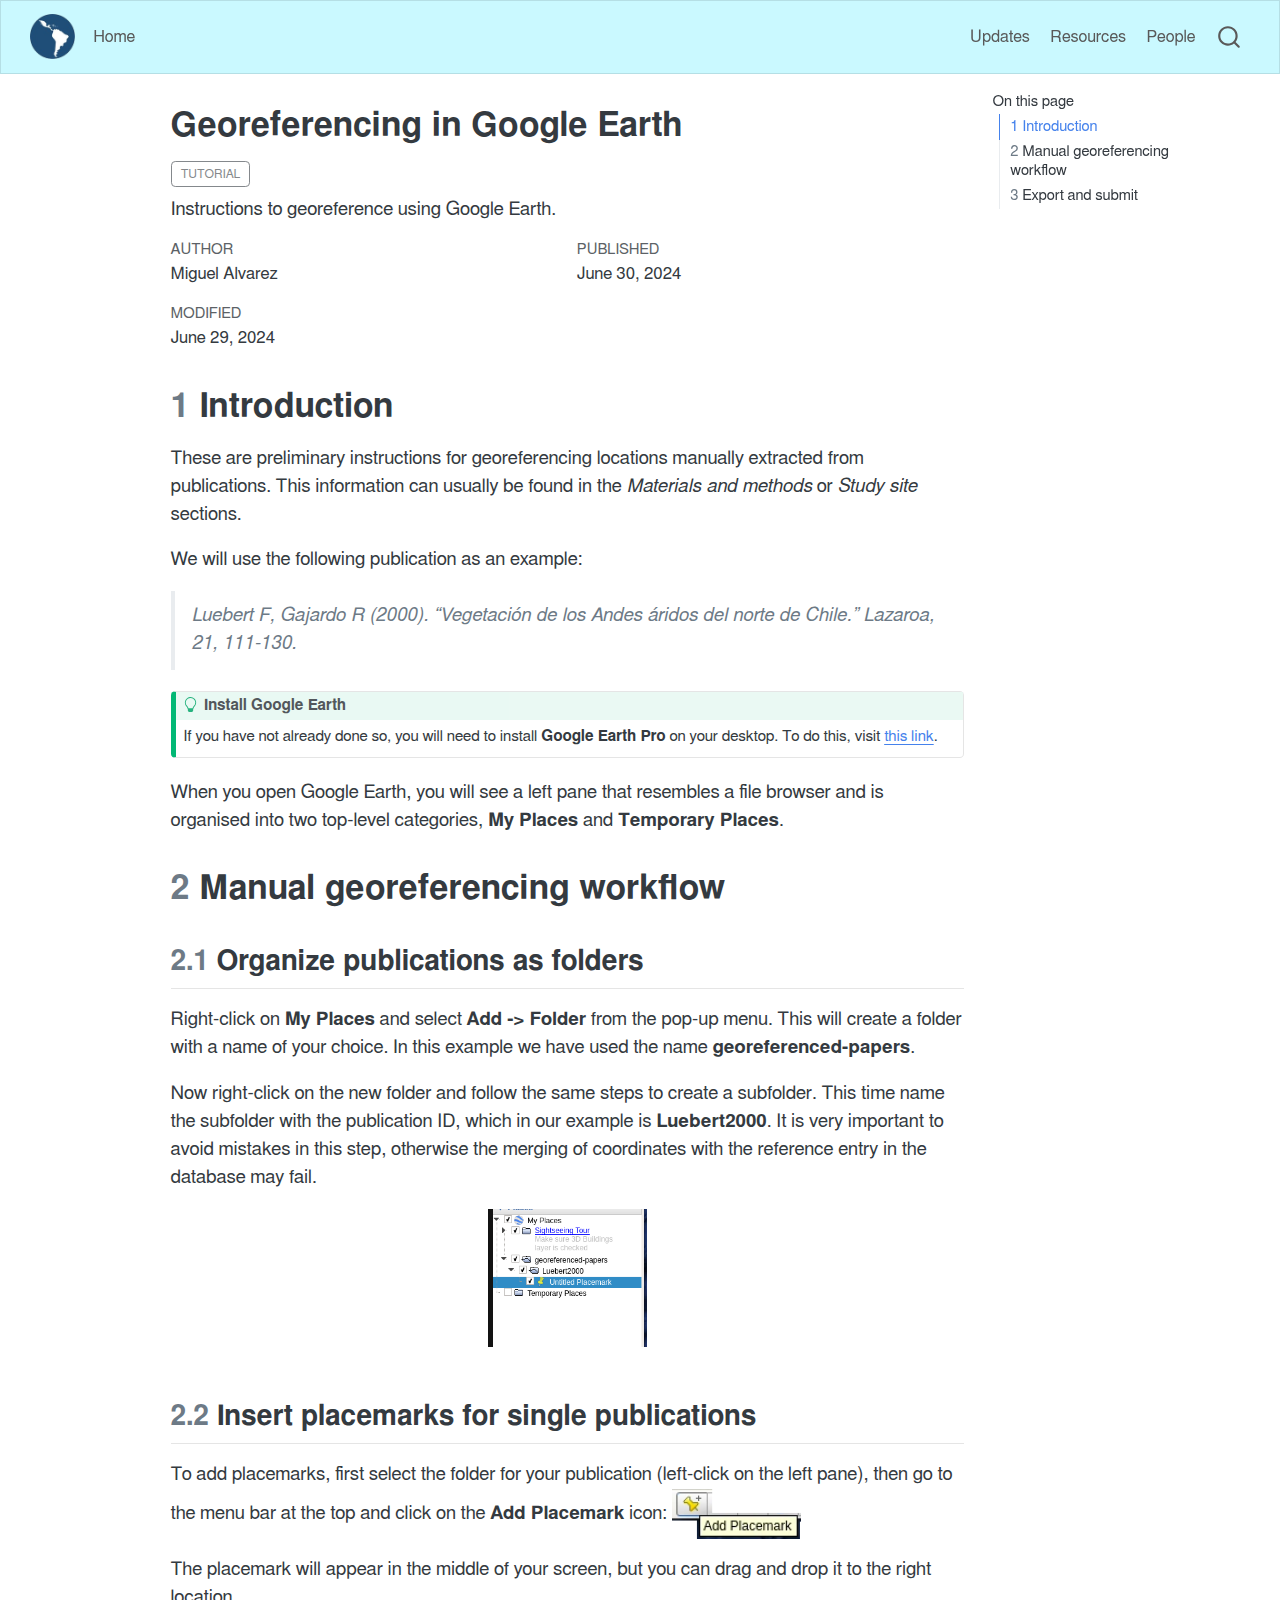
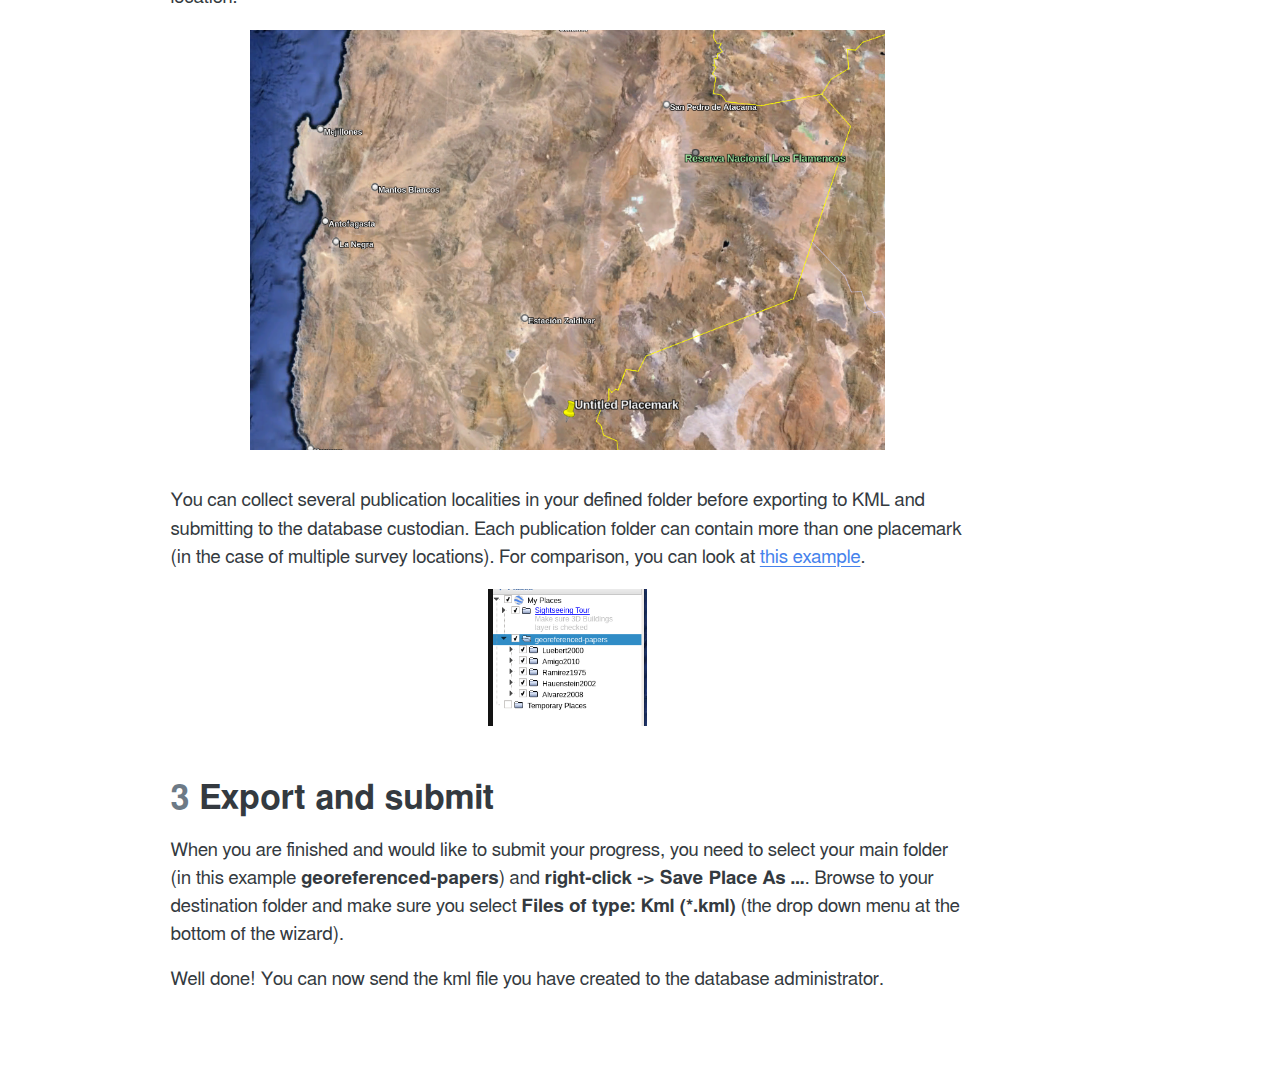
==== Blog/gge/index.html @ 3c5c8981 "Built site for gh-pages" ====
<!DOCTYPE html>
<html xmlns="http://www.w3.org/1999/xhtml" lang="en" xml:lang="en"><head>

<meta charset="utf-8">
<meta name="generator" content="quarto-1.4.557">

<meta name="viewport" content="width=device-width, initial-scale=1.0, user-scalable=yes">

<meta name="author" content="Miguel Alvarez">
<meta name="dcterms.date" content="2024-06-30">
<meta name="description" content="Instructions to georeference using Google Earth.">

<title>Georeferencing in Google Earth</title>
<style>
code{white-space: pre-wrap;}
span.smallcaps{font-variant: small-caps;}
div.columns{display: flex; gap: min(4vw, 1.5em);}
div.column{flex: auto; overflow-x: auto;}
div.hanging-indent{margin-left: 1.5em; text-indent: -1.5em;}
ul.task-list{list-style: none;}
ul.task-list li input[type="checkbox"] {
  width: 0.8em;
  margin: 0 0.8em 0.2em -1em; /* quarto-specific, see https://github.com/quarto-dev/quarto-cli/issues/4556 */ 
  vertical-align: middle;
}
</style>


<script src="../../site_libs/quarto-nav/quarto-nav.js"></script>
<script src="../../site_libs/quarto-nav/headroom.min.js"></script>
<script src="../../site_libs/clipboard/clipboard.min.js"></script>
<script src="../../site_libs/quarto-search/autocomplete.umd.js"></script>
<script src="../../site_libs/quarto-search/fuse.min.js"></script>
<script src="../../site_libs/quarto-search/quarto-search.js"></script>
<meta name="quarto:offset" content="../../">
<link href="../..//images/favicon.ico" rel="icon">
<script src="../../site_libs/quarto-html/quarto.js"></script>
<script src="../../site_libs/quarto-html/popper.min.js"></script>
<script src="../../site_libs/quarto-html/tippy.umd.min.js"></script>
<script src="../../site_libs/quarto-html/anchor.min.js"></script>
<link href="../../site_libs/quarto-html/tippy.css" rel="stylesheet">
<link href="../../site_libs/quarto-html/quarto-syntax-highlighting.css" rel="stylesheet" id="quarto-text-highlighting-styles">
<script src="../../site_libs/bootstrap/bootstrap.min.js"></script>
<link href="../../site_libs/bootstrap/bootstrap-icons.css" rel="stylesheet">
<link href="../../site_libs/bootstrap/bootstrap.min.css" rel="stylesheet" id="quarto-bootstrap" data-mode="light">
<script id="quarto-search-options" type="application/json">{
  "location": "navbar",
  "copy-button": false,
  "collapse-after": 3,
  "panel-placement": "end",
  "type": "overlay",
  "limit": 50,
  "keyboard-shortcut": [
    "f",
    "/",
    "s"
  ],
  "show-item-context": false,
  "language": {
    "search-no-results-text": "No results",
    "search-matching-documents-text": "matching documents",
    "search-copy-link-title": "Copy link to search",
    "search-hide-matches-text": "Hide additional matches",
    "search-more-match-text": "more match in this document",
    "search-more-matches-text": "more matches in this document",
    "search-clear-button-title": "Clear",
    "search-text-placeholder": "",
    "search-detached-cancel-button-title": "Cancel",
    "search-submit-button-title": "Submit",
    "search-label": "Search"
  }
}</script>


<link rel="stylesheet" href="../../styles.css">
</head>

<body class="nav-fixed">

<div id="quarto-search-results"></div>
  <header id="quarto-header" class="headroom fixed-top">
    <nav class="navbar navbar-expand-lg " data-bs-theme="dark">
      <div class="navbar-container container-fluid">
      <div class="navbar-brand-container mx-auto">
    <a href="../../index.html" class="navbar-brand navbar-brand-logo">
    <img src="../../images/logo.png" alt="" class="navbar-logo">
    </a>
  </div>
            <div id="quarto-search" class="" title="Search"></div>
          <button class="navbar-toggler" type="button" data-bs-toggle="collapse" data-bs-target="#navbarCollapse" aria-controls="navbarCollapse" aria-expanded="false" aria-label="Toggle navigation" onclick="if (window.quartoToggleHeadroom) { window.quartoToggleHeadroom(); }">
  <span class="navbar-toggler-icon"></span>
</button>
          <div class="collapse navbar-collapse" id="navbarCollapse">
            <ul class="navbar-nav navbar-nav-scroll me-auto">
  <li class="nav-item">
    <a class="nav-link" href="../../index.html"> 
<span class="menu-text">Home</span></a>
  </li>  
</ul>
            <ul class="navbar-nav navbar-nav-scroll ms-auto">
  <li class="nav-item">
    <a class="nav-link" href="../../updates.html"> 
<span class="menu-text">Updates</span></a>
  </li>  
  <li class="nav-item">
    <a class="nav-link" href="../../resources.html"> 
<span class="menu-text">Resources</span></a>
  </li>  
  <li class="nav-item">
    <a class="nav-link" href="../../people.html"> 
<span class="menu-text">People</span></a>
  </li>  
</ul>
          </div> <!-- /navcollapse -->
          <div class="quarto-navbar-tools">
</div>
      </div> <!-- /container-fluid -->
    </nav>
</header>
<!-- content -->
<div id="quarto-content" class="quarto-container page-columns page-rows-contents page-layout-article page-navbar">
<!-- sidebar -->
<!-- margin-sidebar -->
    <div id="quarto-margin-sidebar" class="sidebar margin-sidebar">
        <nav id="TOC" role="doc-toc" class="toc-active">
    <h2 id="toc-title">On this page</h2>
   
  <ul>
  <li><a href="#introduction" id="toc-introduction" class="nav-link active" data-scroll-target="#introduction"><span class="header-section-number">1</span> Introduction</a></li>
  <li><a href="#manual-georeferencing-workflow" id="toc-manual-georeferencing-workflow" class="nav-link" data-scroll-target="#manual-georeferencing-workflow"><span class="header-section-number">2</span> Manual georeferencing workflow</a>
  <ul class="collapse">
  <li><a href="#organize-publications-as-folders" id="toc-organize-publications-as-folders" class="nav-link" data-scroll-target="#organize-publications-as-folders"><span class="header-section-number">2.1</span> Organize publications as folders</a></li>
  <li><a href="#insert-placemarks-for-single-publications" id="toc-insert-placemarks-for-single-publications" class="nav-link" data-scroll-target="#insert-placemarks-for-single-publications"><span class="header-section-number">2.2</span> Insert placemarks for single publications</a></li>
  </ul></li>
  <li><a href="#export-and-submit" id="toc-export-and-submit" class="nav-link" data-scroll-target="#export-and-submit"><span class="header-section-number">3</span> Export and submit</a></li>
  </ul>
</nav>
    </div>
<!-- main -->
<main class="content" id="quarto-document-content">

<header id="title-block-header" class="quarto-title-block default">
<div class="quarto-title">
<h1 class="title">Georeferencing in Google Earth</h1>
  <div class="quarto-categories">
    <div class="quarto-category">Tutorial</div>
  </div>
  </div>

<div>
  <div class="description">
    Instructions to georeference using Google Earth.
  </div>
</div>


<div class="quarto-title-meta">

    <div>
    <div class="quarto-title-meta-heading">Author</div>
    <div class="quarto-title-meta-contents">
             <p>Miguel Alvarez </p>
          </div>
  </div>
    
    <div>
    <div class="quarto-title-meta-heading">Published</div>
    <div class="quarto-title-meta-contents">
      <p class="date">June 30, 2024</p>
    </div>
  </div>
  
    <div>
    <div class="quarto-title-meta-heading">Modified</div>
    <div class="quarto-title-meta-contents">
      <p class="date-modified">June 29, 2024</p>
    </div>
  </div>
    
  </div>
  


</header>


<section id="introduction" class="level1" data-number="1">
<h1 data-number="1"><span class="header-section-number">1</span> Introduction</h1>
<p>These are preliminary instructions for georeferencing locations manually extracted from publications. This information can usually be found in the <em>Materials and methods</em> or <em>Study site</em> sections.</p>
<p>We will use the following publication as an example:</p>
<blockquote class="blockquote">
<p>
Luebert F, Gajardo R (2000). “Vegetación de los Andes áridos del norte de Chile.” <em>Lazaroa</em>, <em>21</em>, 111-130.
</p>
</blockquote>
<div class="callout callout-style-default callout-tip callout-titled">
<div class="callout-header d-flex align-content-center">
<div class="callout-icon-container">
<i class="callout-icon"></i>
</div>
<div class="callout-title-container flex-fill">
Install Google Earth
</div>
</div>
<div class="callout-body-container callout-body">
<p>If you have not already done so, you will need to install <strong>Google Earth Pro</strong> on your desktop. To do this, visit <a href="https://www.google.com/earth/about/versions/#earth-pro">this link</a>.</p>
</div>
</div>
<p>When you open Google Earth, you will see a left pane that resembles a file browser and is organised into two top-level categories, <strong>My Places</strong> and <strong>Temporary Places</strong>.</p>
</section>
<section id="manual-georeferencing-workflow" class="level1" data-number="2">
<h1 data-number="2"><span class="header-section-number">2</span> Manual georeferencing workflow</h1>
<section id="organize-publications-as-folders" class="level2" data-number="2.1">
<h2 data-number="2.1" class="anchored" data-anchor-id="organize-publications-as-folders"><span class="header-section-number">2.1</span> Organize publications as folders</h2>
<p>Right-click on <strong>My Places</strong> and select <strong>Add -&gt; Folder</strong> from the pop-up menu. This will create a folder with a name of your choice. In this example we have used the name <strong>georeferenced-papers</strong>.</p>
<p>Now right-click on the new folder and follow the same steps to create a subfolder. This time name the subfolder with the publication ID, which in our example is <strong>Luebert2000</strong>. It is very important to avoid mistakes in this step, otherwise the merging of coordinates with the reference entry in the database may fail.</p>
<div class="quarto-figure quarto-figure-center">
<figure class="figure">
<p><img src="images/browser-1.png" class="img-fluid quarto-figure quarto-figure-center figure-img" style="width:20.0%"></p>
</figure>
</div>
</section>
<section id="insert-placemarks-for-single-publications" class="level2" data-number="2.2">
<h2 data-number="2.2" class="anchored" data-anchor-id="insert-placemarks-for-single-publications"><span class="header-section-number">2.2</span> Insert placemarks for single publications</h2>
<p>To add placemarks, first select the folder for your publication (left-click on the left pane), then go to the menu bar at the top and click on the <strong>Add Placemark</strong> icon: <img src="images/add-placemark.png" height="50"></p>
<p>The placemark will appear in the middle of your screen, but you can drag and drop it to the right location.</p>
<div class="quarto-figure quarto-figure-center">
<figure class="figure">
<p><img src="images/gee-map.png" class="img-fluid quarto-figure quarto-figure-center figure-img" style="width:80.0%"></p>
</figure>
</div>
<p>You can collect several publication localities in your defined folder before exporting to KML and submitting to the database custodian. Each publication folder can contain more than one placemark (in the case of multiple survey locations). For comparison, you can look at <a href="../../data-raw/georeferenced-papers.kml">this example</a>.</p>
<div class="quarto-figure quarto-figure-center">
<figure class="figure">
<p><img src="images/browser-2.png" class="img-fluid quarto-figure quarto-figure-center figure-img" style="width:20.0%"></p>
</figure>
</div>
</section>
</section>
<section id="export-and-submit" class="level1" data-number="3">
<h1 data-number="3"><span class="header-section-number">3</span> Export and submit</h1>
<p>When you are finished and would like to submit your progress, you need to select your main folder (in this example <strong>georeferenced-papers</strong>) and <strong>right-click -&gt; Save Place As …</strong>. Browse to your destination folder and make sure you select <strong>Files of type: Kml (*.kml)</strong> (the drop down menu at the bottom of the wizard).</p>
<p>Well done! You can now send the kml file you have created to the database administrator.</p>


</section>

</main> <!-- /main -->
<script id="quarto-html-after-body" type="application/javascript">
window.document.addEventListener("DOMContentLoaded", function (event) {
  const toggleBodyColorMode = (bsSheetEl) => {
    const mode = bsSheetEl.getAttribute("data-mode");
    const bodyEl = window.document.querySelector("body");
    if (mode === "dark") {
      bodyEl.classList.add("quarto-dark");
      bodyEl.classList.remove("quarto-light");
    } else {
      bodyEl.classList.add("quarto-light");
      bodyEl.classList.remove("quarto-dark");
    }
  }
  const toggleBodyColorPrimary = () => {
    const bsSheetEl = window.document.querySelector("link#quarto-bootstrap");
    if (bsSheetEl) {
      toggleBodyColorMode(bsSheetEl);
    }
  }
  toggleBodyColorPrimary();  
  const icon = "";
  const anchorJS = new window.AnchorJS();
  anchorJS.options = {
    placement: 'right',
    icon: icon
  };
  anchorJS.add('.anchored');
  const isCodeAnnotation = (el) => {
    for (const clz of el.classList) {
      if (clz.startsWith('code-annotation-')) {                     
        return true;
      }
    }
    return false;
  }
  const clipboard = new window.ClipboardJS('.code-copy-button', {
    text: function(trigger) {
      const codeEl = trigger.previousElementSibling.cloneNode(true);
      for (const childEl of codeEl.children) {
        if (isCodeAnnotation(childEl)) {
          childEl.remove();
        }
      }
      return codeEl.innerText;
    }
  });
  clipboard.on('success', function(e) {
    // button target
    const button = e.trigger;
    // don't keep focus
    button.blur();
    // flash "checked"
    button.classList.add('code-copy-button-checked');
    var currentTitle = button.getAttribute("title");
    button.setAttribute("title", "Copied!");
    let tooltip;
    if (window.bootstrap) {
      button.setAttribute("data-bs-toggle", "tooltip");
      button.setAttribute("data-bs-placement", "left");
      button.setAttribute("data-bs-title", "Copied!");
      tooltip = new bootstrap.Tooltip(button, 
        { trigger: "manual", 
          customClass: "code-copy-button-tooltip",
          offset: [0, -8]});
      tooltip.show();    
    }
    setTimeout(function() {
      if (tooltip) {
        tooltip.hide();
        button.removeAttribute("data-bs-title");
        button.removeAttribute("data-bs-toggle");
        button.removeAttribute("data-bs-placement");
      }
      button.setAttribute("title", currentTitle);
      button.classList.remove('code-copy-button-checked');
    }, 1000);
    // clear code selection
    e.clearSelection();
  });
    var localhostRegex = new RegExp(/^(?:http|https):\/\/localhost\:?[0-9]*\//);
    var mailtoRegex = new RegExp(/^mailto:/);
      var filterRegex = new RegExp("https:\/\/kamapu\.github\.io\/vegLacBib\/");
    var isInternal = (href) => {
        return filterRegex.test(href) || localhostRegex.test(href) || mailtoRegex.test(href);
    }
    // Inspect non-navigation links and adorn them if external
 	var links = window.document.querySelectorAll('a[href]:not(.nav-link):not(.navbar-brand):not(.toc-action):not(.sidebar-link):not(.sidebar-item-toggle):not(.pagination-link):not(.no-external):not([aria-hidden]):not(.dropdown-item):not(.quarto-navigation-tool)');
    for (var i=0; i<links.length; i++) {
      const link = links[i];
      if (!isInternal(link.href)) {
        // undo the damage that might have been done by quarto-nav.js in the case of
        // links that we want to consider external
        if (link.dataset.originalHref !== undefined) {
          link.href = link.dataset.originalHref;
        }
      }
    }
  function tippyHover(el, contentFn, onTriggerFn, onUntriggerFn) {
    const config = {
      allowHTML: true,
      maxWidth: 500,
      delay: 100,
      arrow: false,
      appendTo: function(el) {
          return el.parentElement;
      },
      interactive: true,
      interactiveBorder: 10,
      theme: 'quarto',
      placement: 'bottom-start',
    };
    if (contentFn) {
      config.content = contentFn;
    }
    if (onTriggerFn) {
      config.onTrigger = onTriggerFn;
    }
    if (onUntriggerFn) {
      config.onUntrigger = onUntriggerFn;
    }
    window.tippy(el, config); 
  }
  const noterefs = window.document.querySelectorAll('a[role="doc-noteref"]');
  for (var i=0; i<noterefs.length; i++) {
    const ref = noterefs[i];
    tippyHover(ref, function() {
      // use id or data attribute instead here
      let href = ref.getAttribute('data-footnote-href') || ref.getAttribute('href');
      try { href = new URL(href).hash; } catch {}
      const id = href.replace(/^#\/?/, "");
      const note = window.document.getElementById(id);
      if (note) {
        return note.innerHTML;
      } else {
        return "";
      }
    });
  }
  const xrefs = window.document.querySelectorAll('a.quarto-xref');
  const processXRef = (id, note) => {
    // Strip column container classes
    const stripColumnClz = (el) => {
      el.classList.remove("page-full", "page-columns");
      if (el.children) {
        for (const child of el.children) {
          stripColumnClz(child);
        }
      }
    }
    stripColumnClz(note)
    if (id === null || id.startsWith('sec-')) {
      // Special case sections, only their first couple elements
      const container = document.createElement("div");
      if (note.children && note.children.length > 2) {
        container.appendChild(note.children[0].cloneNode(true));
        for (let i = 1; i < note.children.length; i++) {
          const child = note.children[i];
          if (child.tagName === "P" && child.innerText === "") {
            continue;
          } else {
            container.appendChild(child.cloneNode(true));
            break;
          }
        }
        if (window.Quarto?.typesetMath) {
          window.Quarto.typesetMath(container);
        }
        return container.innerHTML
      } else {
        if (window.Quarto?.typesetMath) {
          window.Quarto.typesetMath(note);
        }
        return note.innerHTML;
      }
    } else {
      // Remove any anchor links if they are present
      const anchorLink = note.querySelector('a.anchorjs-link');
      if (anchorLink) {
        anchorLink.remove();
      }
      if (window.Quarto?.typesetMath) {
        window.Quarto.typesetMath(note);
      }
      // TODO in 1.5, we should make sure this works without a callout special case
      if (note.classList.contains("callout")) {
        return note.outerHTML;
      } else {
        return note.innerHTML;
      }
    }
  }
  for (var i=0; i<xrefs.length; i++) {
    const xref = xrefs[i];
    tippyHover(xref, undefined, function(instance) {
      instance.disable();
      let url = xref.getAttribute('href');
      let hash = undefined; 
      if (url.startsWith('#')) {
        hash = url;
      } else {
        try { hash = new URL(url).hash; } catch {}
      }
      if (hash) {
        const id = hash.replace(/^#\/?/, "");
        const note = window.document.getElementById(id);
        if (note !== null) {
          try {
            const html = processXRef(id, note.cloneNode(true));
            instance.setContent(html);
          } finally {
            instance.enable();
            instance.show();
          }
        } else {
          // See if we can fetch this
          fetch(url.split('#')[0])
          .then(res => res.text())
          .then(html => {
            const parser = new DOMParser();
            const htmlDoc = parser.parseFromString(html, "text/html");
            const note = htmlDoc.getElementById(id);
            if (note !== null) {
              const html = processXRef(id, note);
              instance.setContent(html);
            } 
          }).finally(() => {
            instance.enable();
            instance.show();
          });
        }
      } else {
        // See if we can fetch a full url (with no hash to target)
        // This is a special case and we should probably do some content thinning / targeting
        fetch(url)
        .then(res => res.text())
        .then(html => {
          const parser = new DOMParser();
          const htmlDoc = parser.parseFromString(html, "text/html");
          const note = htmlDoc.querySelector('main.content');
          if (note !== null) {
            // This should only happen for chapter cross references
            // (since there is no id in the URL)
            // remove the first header
            if (note.children.length > 0 && note.children[0].tagName === "HEADER") {
              note.children[0].remove();
            }
            const html = processXRef(null, note);
            instance.setContent(html);
          } 
        }).finally(() => {
          instance.enable();
          instance.show();
        });
      }
    }, function(instance) {
    });
  }
      let selectedAnnoteEl;
      const selectorForAnnotation = ( cell, annotation) => {
        let cellAttr = 'data-code-cell="' + cell + '"';
        let lineAttr = 'data-code-annotation="' +  annotation + '"';
        const selector = 'span[' + cellAttr + '][' + lineAttr + ']';
        return selector;
      }
      const selectCodeLines = (annoteEl) => {
        const doc = window.document;
        const targetCell = annoteEl.getAttribute("data-target-cell");
        const targetAnnotation = annoteEl.getAttribute("data-target-annotation");
        const annoteSpan = window.document.querySelector(selectorForAnnotation(targetCell, targetAnnotation));
        const lines = annoteSpan.getAttribute("data-code-lines").split(",");
        const lineIds = lines.map((line) => {
          return targetCell + "-" + line;
        })
        let top = null;
        let height = null;
        let parent = null;
        if (lineIds.length > 0) {
            //compute the position of the single el (top and bottom and make a div)
            const el = window.document.getElementById(lineIds[0]);
            top = el.offsetTop;
            height = el.offsetHeight;
            parent = el.parentElement.parentElement;
          if (lineIds.length > 1) {
            const lastEl = window.document.getElementById(lineIds[lineIds.length - 1]);
            const bottom = lastEl.offsetTop + lastEl.offsetHeight;
            height = bottom - top;
          }
          if (top !== null && height !== null && parent !== null) {
            // cook up a div (if necessary) and position it 
            let div = window.document.getElementById("code-annotation-line-highlight");
            if (div === null) {
              div = window.document.createElement("div");
              div.setAttribute("id", "code-annotation-line-highlight");
              div.style.position = 'absolute';
              parent.appendChild(div);
            }
            div.style.top = top - 2 + "px";
            div.style.height = height + 4 + "px";
            div.style.left = 0;
            let gutterDiv = window.document.getElementById("code-annotation-line-highlight-gutter");
            if (gutterDiv === null) {
              gutterDiv = window.document.createElement("div");
              gutterDiv.setAttribute("id", "code-annotation-line-highlight-gutter");
              gutterDiv.style.position = 'absolute';
              const codeCell = window.document.getElementById(targetCell);
              const gutter = codeCell.querySelector('.code-annotation-gutter');
              gutter.appendChild(gutterDiv);
            }
            gutterDiv.style.top = top - 2 + "px";
            gutterDiv.style.height = height + 4 + "px";
          }
          selectedAnnoteEl = annoteEl;
        }
      };
      const unselectCodeLines = () => {
        const elementsIds = ["code-annotation-line-highlight", "code-annotation-line-highlight-gutter"];
        elementsIds.forEach((elId) => {
          const div = window.document.getElementById(elId);
          if (div) {
            div.remove();
          }
        });
        selectedAnnoteEl = undefined;
      };
        // Handle positioning of the toggle
    window.addEventListener(
      "resize",
      throttle(() => {
        elRect = undefined;
        if (selectedAnnoteEl) {
          selectCodeLines(selectedAnnoteEl);
        }
      }, 10)
    );
    function throttle(fn, ms) {
    let throttle = false;
    let timer;
      return (...args) => {
        if(!throttle) { // first call gets through
            fn.apply(this, args);
            throttle = true;
        } else { // all the others get throttled
            if(timer) clearTimeout(timer); // cancel #2
            timer = setTimeout(() => {
              fn.apply(this, args);
              timer = throttle = false;
            }, ms);
        }
      };
    }
      // Attach click handler to the DT
      const annoteDls = window.document.querySelectorAll('dt[data-target-cell]');
      for (const annoteDlNode of annoteDls) {
        annoteDlNode.addEventListener('click', (event) => {
          const clickedEl = event.target;
          if (clickedEl !== selectedAnnoteEl) {
            unselectCodeLines();
            const activeEl = window.document.querySelector('dt[data-target-cell].code-annotation-active');
            if (activeEl) {
              activeEl.classList.remove('code-annotation-active');
            }
            selectCodeLines(clickedEl);
            clickedEl.classList.add('code-annotation-active');
          } else {
            // Unselect the line
            unselectCodeLines();
            clickedEl.classList.remove('code-annotation-active');
          }
        });
      }
  const findCites = (el) => {
    const parentEl = el.parentElement;
    if (parentEl) {
      const cites = parentEl.dataset.cites;
      if (cites) {
        return {
          el,
          cites: cites.split(' ')
        };
      } else {
        return findCites(el.parentElement)
      }
    } else {
      return undefined;
    }
  };
  var bibliorefs = window.document.querySelectorAll('a[role="doc-biblioref"]');
  for (var i=0; i<bibliorefs.length; i++) {
    const ref = bibliorefs[i];
    const citeInfo = findCites(ref);
    if (citeInfo) {
      tippyHover(citeInfo.el, function() {
        var popup = window.document.createElement('div');
        citeInfo.cites.forEach(function(cite) {
          var citeDiv = window.document.createElement('div');
          citeDiv.classList.add('hanging-indent');
          citeDiv.classList.add('csl-entry');
          var biblioDiv = window.document.getElementById('ref-' + cite);
          if (biblioDiv) {
            citeDiv.innerHTML = biblioDiv.innerHTML;
          }
          popup.appendChild(citeDiv);
        });
        return popup.innerHTML;
      });
    }
  }
});
</script>
</div> <!-- /content -->




</body></html>
---- site_libs/quarto-html/tippy.css ----
.tippy-box[data-animation=fade][data-state=hidden]{opacity:0}[data-tippy-root]{max-width:calc(100vw - 10px)}.tippy-box{position:relative;background-color:#333;color:#fff;border-radius:4px;font-size:14px;line-height:1.4;white-space:normal;outline:0;transition-property:transform,visibility,opacity}.tippy-box[data-placement^=top]>.tippy-arrow{bottom:0}.tippy-box[data-placement^=top]>.tippy-arrow:before{bottom:-7px;left:0;border-width:8px 8px 0;border-top-color:initial;transform-origin:center top}.tippy-box[data-placement^=bottom]>.tippy-arrow{top:0}.tippy-box[data-placement^=bottom]>.tippy-arrow:before{top:-7px;left:0;border-width:0 8px 8px;border-bottom-color:initial;transform-origin:center bottom}.tippy-box[data-placement^=left]>.tippy-arrow{right:0}.tippy-box[data-placement^=left]>.tippy-arrow:before{border-width:8px 0 8px 8px;border-left-color:initial;right:-7px;transform-origin:center left}.tippy-box[data-placement^=right]>.tippy-arrow{left:0}.tippy-box[data-placement^=right]>.tippy-arrow:before{left:-7px;border-width:8px 8px 8px 0;border-right-color:initial;transform-origin:center right}.tippy-box[data-inertia][data-state=visible]{transition-timing-function:cubic-bezier(.54,1.5,.38,1.11)}.tippy-arrow{width:16px;height:16px;color:#333}.tippy-arrow:before{content:"";position:absolute;border-color:transparent;border-style:solid}.tippy-content{position:relative;padding:5px 9px;z-index:1}
---- site_libs/quarto-html/quarto-syntax-highlighting.css ----
/* quarto syntax highlight colors */
:root {
  --quarto-hl-ot-color: #003B4F;
  --quarto-hl-at-color: #657422;
  --quarto-hl-ss-color: #20794D;
  --quarto-hl-an-color: #5E5E5E;
  --quarto-hl-fu-color: #4758AB;
  --quarto-hl-st-color: #20794D;
  --quarto-hl-cf-color: #003B4F;
  --quarto-hl-op-color: #5E5E5E;
  --quarto-hl-er-color: #AD0000;
  --quarto-hl-bn-color: #AD0000;
  --quarto-hl-al-color: #AD0000;
  --quarto-hl-va-color: #111111;
  --quarto-hl-bu-color: inherit;
  --quarto-hl-ex-color: inherit;
  --quarto-hl-pp-color: #AD0000;
  --quarto-hl-in-color: #5E5E5E;
  --quarto-hl-vs-color: #20794D;
  --quarto-hl-wa-color: #5E5E5E;
  --quarto-hl-do-color: #5E5E5E;
  --quarto-hl-im-color: #00769E;
  --quarto-hl-ch-color: #20794D;
  --quarto-hl-dt-color: #AD0000;
  --quarto-hl-fl-color: #AD0000;
  --quarto-hl-co-color: #5E5E5E;
  --quarto-hl-cv-color: #5E5E5E;
  --quarto-hl-cn-color: #8f5902;
  --quarto-hl-sc-color: #5E5E5E;
  --quarto-hl-dv-color: #AD0000;
  --quarto-hl-kw-color: #003B4F;
}

/* other quarto variables */
:root {
  --quarto-font-monospace: SFMono-Regular, Menlo, Monaco, Consolas, "Liberation Mono", "Courier New", monospace;
}

pre > code.sourceCode > span {
  color: #003B4F;
}

code span {
  color: #003B4F;
}

code.sourceCode > span {
  color: #003B4F;
}

div.sourceCode,
div.sourceCode pre.sourceCode {
  color: #003B4F;
}

code span.ot {
  color: #003B4F;
  font-style: inherit;
}

code span.at {
  color: #657422;
  font-style: inherit;
}

code span.ss {
  color: #20794D;
  font-style: inherit;
}

code span.an {
  color: #5E5E5E;
  font-style: inherit;
}

code span.fu {
  color: #4758AB;
  font-style: inherit;
}

code span.st {
  color: #20794D;
  font-style: inherit;
}

code span.cf {
  color: #003B4F;
  font-style: inherit;
}

code span.op {
  color: #5E5E5E;
  font-style: inherit;
}

code span.er {
  color: #AD0000;
  font-style: inherit;
}

code span.bn {
  color: #AD0000;
  font-style: inherit;
}

code span.al {
  color: #AD0000;
  font-style: inherit;
}

code span.va {
  color: #111111;
  font-style: inherit;
}

code span.bu {
  font-style: inherit;
}

code span.ex {
  font-style: inherit;
}

code span.pp {
  color: #AD0000;
  font-style: inherit;
}

code span.in {
  color: #5E5E5E;
  font-style: inherit;
}

code span.vs {
  color: #20794D;
  font-style: inherit;
}

code span.wa {
  color: #5E5E5E;
  font-style: italic;
}

code span.do {
  color: #5E5E5E;
  font-style: italic;
}

code span.im {
  color: #00769E;
  font-style: inherit;
}

code span.ch {
  color: #20794D;
  font-style: inherit;
}

code span.dt {
  color: #AD0000;
  font-style: inherit;
}

code span.fl {
  color: #AD0000;
  font-style: inherit;
}

code span.co {
  color: #5E5E5E;
  font-style: inherit;
}

code span.cv {
  color: #5E5E5E;
  font-style: italic;
}

code span.cn {
  color: #8f5902;
  font-style: inherit;
}

code span.sc {
  color: #5E5E5E;
  font-style: inherit;
}

code span.dv {
  color: #AD0000;
  font-style: inherit;
}

code span.kw {
  color: #003B4F;
  font-style: inherit;
}

.prevent-inlining {
  content: "</";
}

/*# sourceMappingURL=debc5d5d77c3f9108843748ff7464032.css.map */
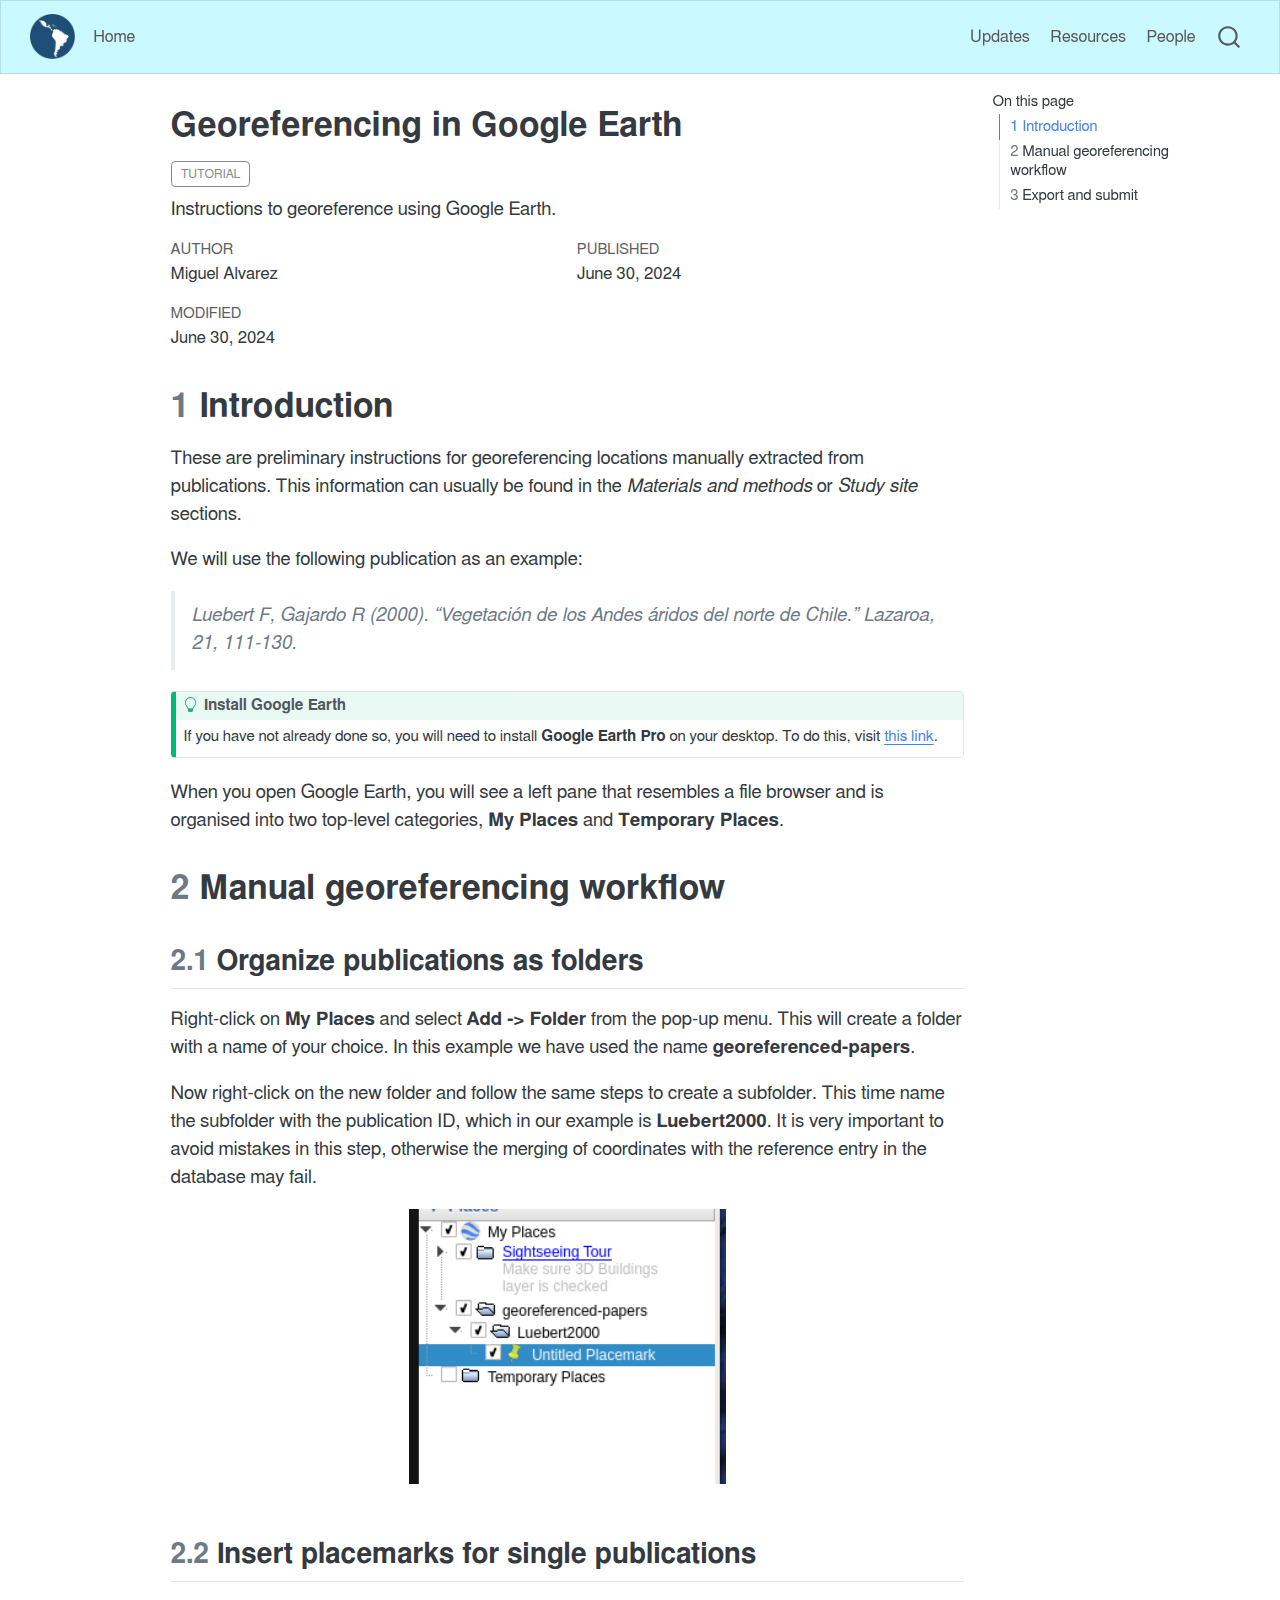
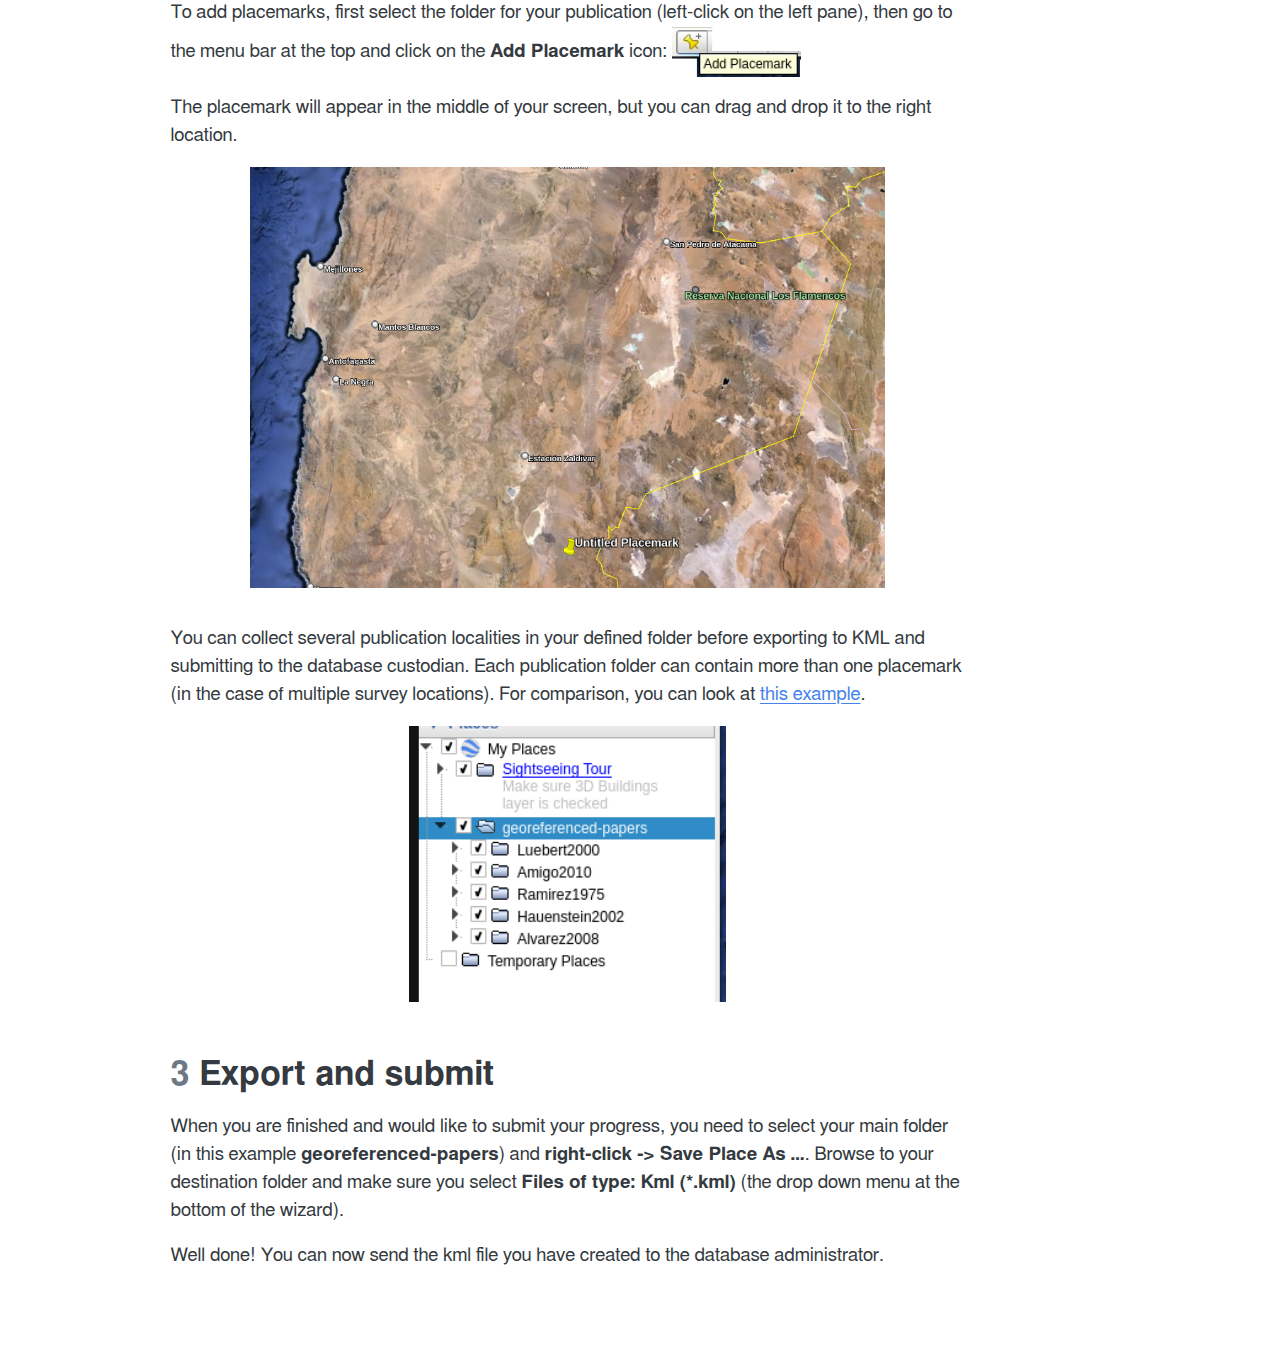
==== commit 829759b9: "Built site for gh-pages" ====
--- a/Blog/gge/index.html
+++ b/Blog/gge/index.html
@@ -173,7 +173,7 @@
     <div>
     <div class="quarto-title-meta-heading">Modified</div>
     <div class="quarto-title-meta-contents">
-      <p class="date-modified">June 29, 2024</p>
+      <p class="date-modified">June 30, 2024</p>
     </div>
   </div>
     
@@ -216,7 +216,7 @@
 <p>Now right-click on the new folder and follow the same steps to create a subfolder. This time name the subfolder with the publication ID, which in our example is <strong>Luebert2000</strong>. It is very important to avoid mistakes in this step, otherwise the merging of coordinates with the reference entry in the database may fail.</p>
 <div class="quarto-figure quarto-figure-center">
 <figure class="figure">
-<p><img src="images/browser-1.png" class="img-fluid quarto-figure quarto-figure-center figure-img" style="width:20.0%"></p>
+<p><img src="images/browser-1.png" class="img-fluid quarto-figure quarto-figure-center figure-img" style="width:40.0%"></p>
 </figure>
 </div>
 </section>
@@ -232,7 +232,7 @@
 <p>You can collect several publication localities in your defined folder before exporting to KML and submitting to the database custodian. Each publication folder can contain more than one placemark (in the case of multiple survey locations). For comparison, you can look at <a href="../../data-raw/georeferenced-papers.kml">this example</a>.</p>
 <div class="quarto-figure quarto-figure-center">
 <figure class="figure">
-<p><img src="images/browser-2.png" class="img-fluid quarto-figure quarto-figure-center figure-img" style="width:20.0%"></p>
+<p><img src="images/browser-2.png" class="img-fluid quarto-figure quarto-figure-center figure-img" style="width:40.0%"></p>
 </figure>
 </div>
 </section>
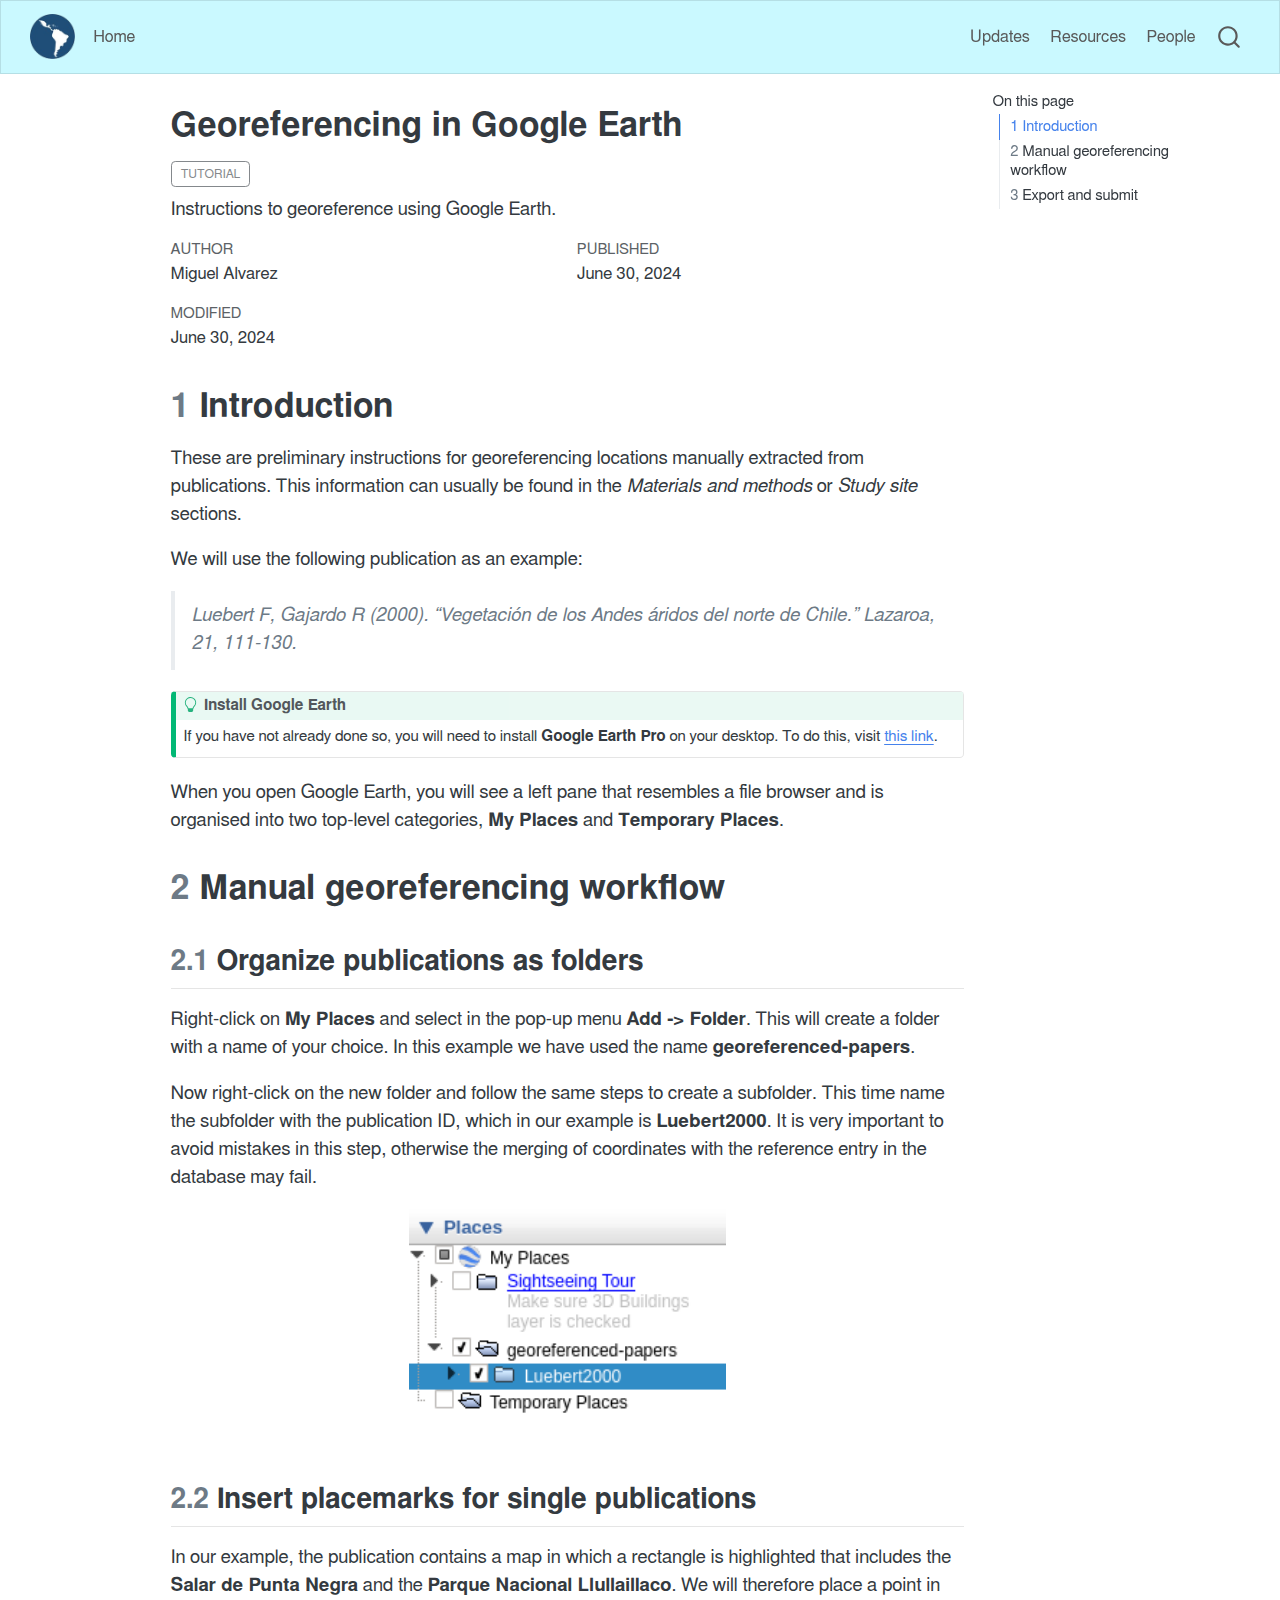
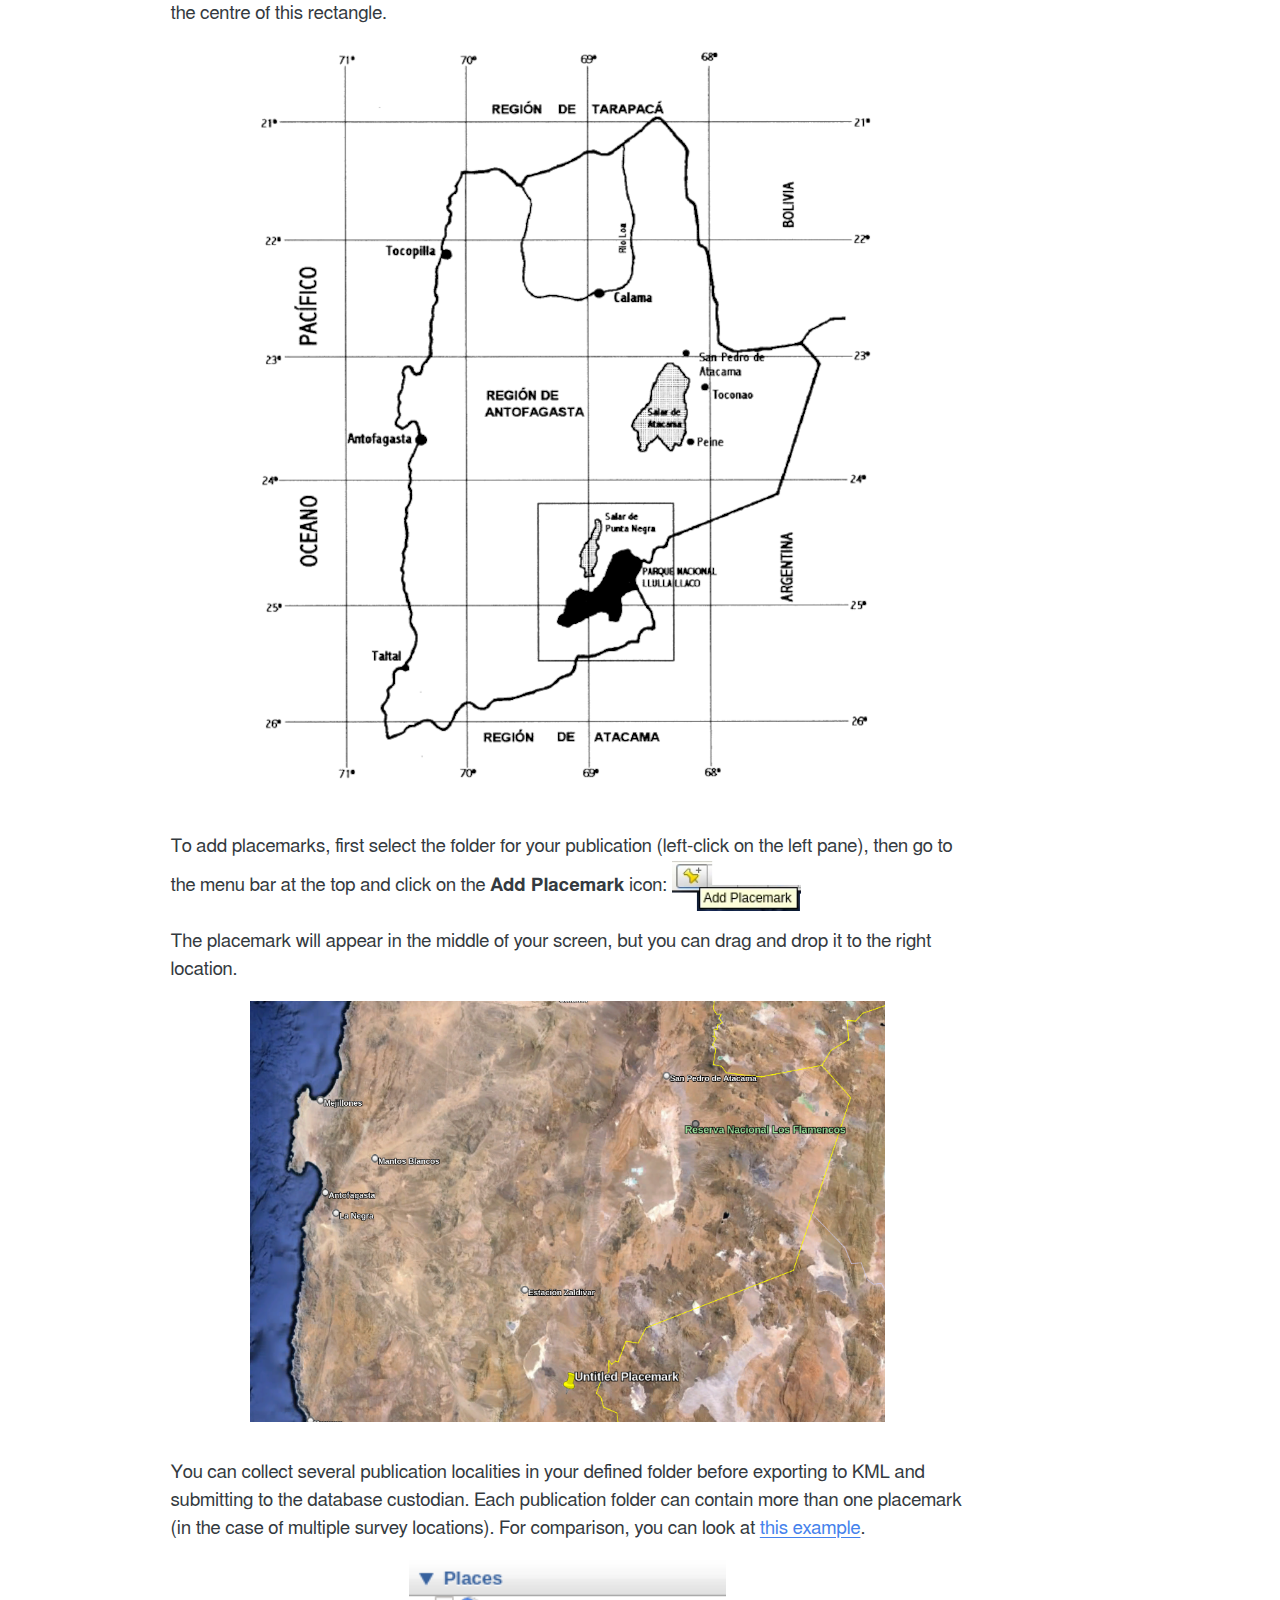
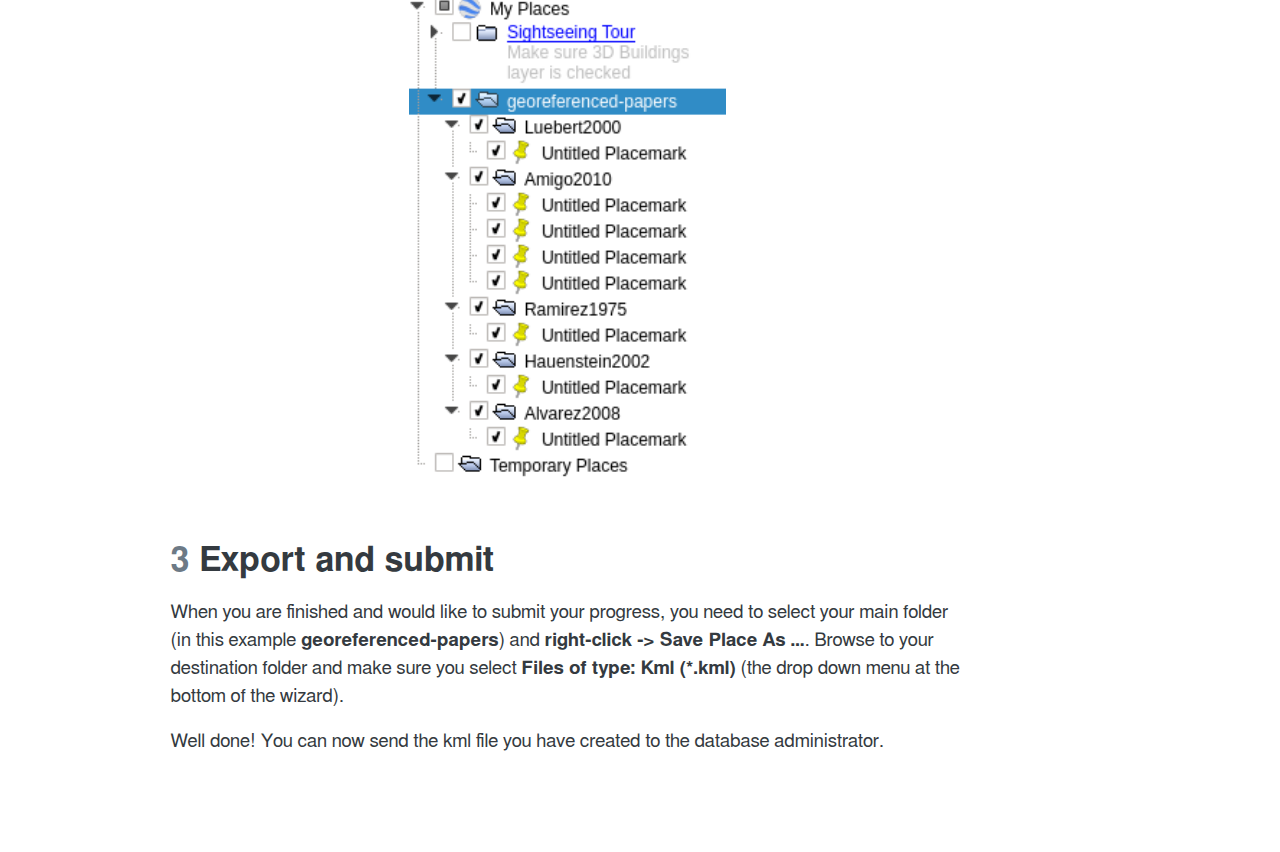
==== commit dd9b0e24: "Built site for gh-pages" ====
--- a/Blog/gge/index.html
+++ b/Blog/gge/index.html
@@ -212,7 +212,7 @@
 <h1 data-number="2"><span class="header-section-number">2</span> Manual georeferencing workflow</h1>
 <section id="organize-publications-as-folders" class="level2" data-number="2.1">
 <h2 data-number="2.1" class="anchored" data-anchor-id="organize-publications-as-folders"><span class="header-section-number">2.1</span> Organize publications as folders</h2>
-<p>Right-click on <strong>My Places</strong> and select <strong>Add -&gt; Folder</strong> from the pop-up menu. This will create a folder with a name of your choice. In this example we have used the name <strong>georeferenced-papers</strong>.</p>
+<p>Right-click on <strong>My Places</strong> and select in the pop-up menu <strong>Add -&gt; Folder</strong>. This will create a folder with a name of your choice. In this example we have used the name <strong>georeferenced-papers</strong>.</p>
 <p>Now right-click on the new folder and follow the same steps to create a subfolder. This time name the subfolder with the publication ID, which in our example is <strong>Luebert2000</strong>. It is very important to avoid mistakes in this step, otherwise the merging of coordinates with the reference entry in the database may fail.</p>
 <div class="quarto-figure quarto-figure-center">
 <figure class="figure">
@@ -222,6 +222,12 @@
 </section>
 <section id="insert-placemarks-for-single-publications" class="level2" data-number="2.2">
 <h2 data-number="2.2" class="anchored" data-anchor-id="insert-placemarks-for-single-publications"><span class="header-section-number">2.2</span> Insert placemarks for single publications</h2>
+<p>In our example, the publication contains a map in which a rectangle is highlighted that includes the <strong>Salar de Punta Negra</strong> and the <strong>Parque Nacional Llullaillaco</strong>. We will therefore place a point in the centre of this rectangle.</p>
+<div class="quarto-figure quarto-figure-center">
+<figure class="figure">
+<p><img src="images/Luebert2000-map.png" class="img-fluid quarto-figure quarto-figure-center figure-img" style="width:80.0%"></p>
+</figure>
+</div>
 <p>To add placemarks, first select the folder for your publication (left-click on the left pane), then go to the menu bar at the top and click on the <strong>Add Placemark</strong> icon: <img src="images/add-placemark.png" height="50"></p>
 <p>The placemark will appear in the middle of your screen, but you can drag and drop it to the right location.</p>
 <div class="quarto-figure quarto-figure-center">
